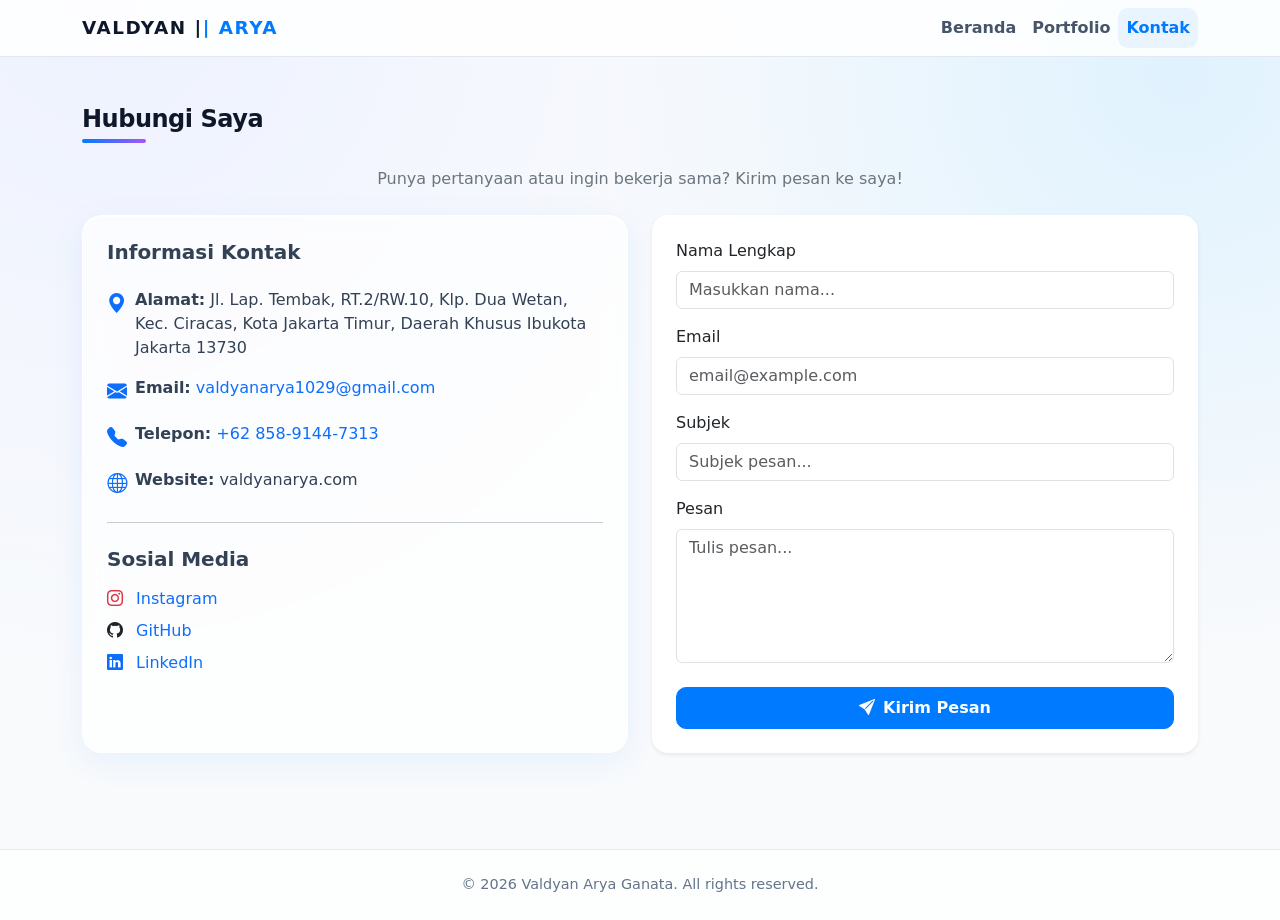
==== contact.html @ 3a412020 "Add files via upload" ====
<!DOCTYPE html>
<html lang="id">

<head>
    <meta charset="UTF-8">
    <meta name="viewport" content="width=device-width, initial-scale=1.0">
    <title>Kontak - Valdyan Arya</title>

    <!-- Bootstrap 5 -->
    <link href="https://cdn.jsdelivr.net/npm/bootstrap@5.3.3/dist/css/bootstrap.min.css" rel="stylesheet">
    <!-- Bootstrap Icons -->
    <link href="https://cdn.jsdelivr.net/npm/bootstrap-icons@1.11.3/font/bootstrap-icons.css" rel="stylesheet">
    <!-- Custom CSS -->
    <link rel="stylesheet" href="assets/css/style.css">
</head>

<body>

    <!-- ===== NAVBAR ===== -->
    <nav class="navbar navbar-expand-lg sticky-top">
        <div class="container">
            <a class="navbar-brand" href="index.html">VALDYAN |<span>| ARYA</span></a>

            <button class="navbar-toggler border-0" type="button"
                    data-bs-toggle="collapse" data-bs-target="#mainNav"
                    aria-controls="mainNav" aria-expanded="false" aria-label="Toggle navigation">
                <span class="navbar-toggler-icon"></span>
            </button>

            <div class="collapse navbar-collapse" id="mainNav">
                <ul class="navbar-nav ms-auto">
                    <li class="nav-item"><a class="nav-link" href="index.html">Beranda</a></li>
                    <li class="nav-item"><a class="nav-link" href="portfolio.html">Portfolio</a></li>
                    <li class="nav-item"><a class="nav-link active" href="contact.html">Kontak</a></li>
                </ul>
            </div>
        </div>
    </nav>

    <!-- ===== KONTAK ===== -->
    <section class="container py-5">
        <h2 class="section-title">Hubungi Saya</h2>

        <p class="text-center text-secondary mb-4">
            Punya pertanyaan atau ingin bekerja sama? Kirim pesan ke saya!
        </p>

        <div class="row g-4">

            <!-- Info Kontak -->
            <div class="col-lg-6">
                <div class="glass-card h-100 p-4">
                    <h3 class="h5 fw-bold mb-4">Informasi Kontak</h3>

                    <p class="d-flex gap-2 mb-3">
                        <i class="bi bi-geo-alt-fill text-primary fs-5"></i>
                        <span>
                            <strong>Alamat:</strong>
                            Jl. Lap. Tembak, RT.2/RW.10, Klp. Dua Wetan,
                            Kec. Ciracas, Kota Jakarta Timur,
                            Daerah Khusus Ibukota Jakarta 13730
                        </span>
                    </p>

                    <p class="d-flex gap-2 mb-3">
                        <i class="bi bi-envelope-fill text-primary fs-5"></i>
                        <span>
                            <strong>Email:</strong>
                            <a href="mailto:valdyanarya1029@gmail.com" class="text-decoration-none">
                                valdyanarya1029@gmail.com
                            </a>
                        </span>
                    </p>

                    <p class="d-flex gap-2 mb-3">
                        <i class="bi bi-telephone-fill text-primary fs-5"></i>
                        <span>
                            <strong>Telepon:</strong>
                            <a href="tel:+6285891447313" class="text-decoration-none">
                                +62 858-9144-7313
                            </a>
                        </span>
                    </p>

                    <p class="d-flex gap-2 mb-4">
                        <i class="bi bi-globe text-primary fs-5"></i>
                        <span><strong>Website:</strong> valdyanarya.com</span>
                    </p>

                    <hr>

                    <h3 class="h5 fw-bold mt-4 mb-3">Sosial Media</h3>

                    <ul class="list-unstyled mb-0">
                        <li class="mb-2">
                            <i class="bi bi-instagram text-danger me-2"></i>
                            <a href="https://www.instagram.com/abazz.1470/" target="_blank"
                               class="text-decoration-none">Instagram</a>
                        </li>

                        <li class="mb-2">
                            <i class="bi bi-github text-dark me-2"></i>
                            <a href="https://github.com/ValdyanArya" target="_blank"
                               class="text-decoration-none">GitHub</a>
                        </li>

                        <li>
                            <i class="bi bi-linkedin text-primary me-2"></i>
                            <a href="https://www.linkedin.com/in/valdyan-arya-ganata-2a28762b8/" target="_blank"
                               class="text-decoration-none">LinkedIn</a>
                        </li>
                    </ul>
                </div>
            </div>

            <!-- Form -->
            <div class="col-lg-6">
                <form class="card border-0 shadow-sm rounded-4 p-4 h-100" action="#" method="POST">

                    <div class="mb-3">
                        <label for="nama" class="form-label">Nama Lengkap</label>
                        <input type="text" class="form-control" id="nama" name="nama"
                               placeholder="Masukkan nama..." required>
                    </div>

                    <div class="mb-3">
                        <label for="email" class="form-label">Email</label>
                        <input type="email" class="form-control" id="email" name="email"
                               placeholder="email@example.com" required>
                    </div>

                    <div class="mb-3">
                        <label for="subjek" class="form-label">Subjek</label>
                        <input type="text" class="form-control" id="subjek" name="subjek"
                               placeholder="Subjek pesan...">
                    </div>

                    <div class="mb-4">
                        <label for="pesan" class="form-label">Pesan</label>
                        <textarea class="form-control" id="pesan" name="pesan" rows="5"
                                  placeholder="Tulis pesan..." required></textarea>
                    </div>

                    <button type="submit" class="btn btn-primary w-100 py-2 mt-auto">
                        <i class="bi bi-send-fill me-2"></i>Kirim Pesan
                    </button>

                </form>
            </div>

        </div>
    </section>

    <!-- ===== FOOTER ===== -->
    <footer class="footer py-4">
        <div class="container text-center">
            <p class="mb-0">&copy; 2026 Valdyan Arya Ganata. All rights reserved.</p>
        </div>
    </footer>

    <!-- Bootstrap JS -->
    <script src="https://cdn.jsdelivr.net/npm/bootstrap@5.3.3/dist/js/bootstrap.bundle.min.js"></script>
</body>

</html>
---- assets/css/style.css ----
/* =========================================================
   Valdyan Arya — Custom Theme (Bootstrap 5)
   ========================================================= */

/* ---------- Global ---------- */
body {
    font-family: "Segoe UI", system-ui, -apple-system, "Helvetica Neue", Arial, sans-serif;
    color: #334155;
    background:
        radial-gradient(circle at 8% 0%, #eef2ff 0%, transparent 45%),
        radial-gradient(circle at 92% 8%, #e0f2fe 0%, transparent 40%),
        #f8fafc;
    background-attachment: fixed;
    min-height: 100vh;
}

.text-justify { text-align: justify; }

/* ---------- Navbar ---------- */
.navbar {
    background: rgba(255, 255, 255, 0.85);
    backdrop-filter: blur(12px);
    -webkit-backdrop-filter: blur(12px);
    border-bottom: 1px solid #e2e8f0;
}

.navbar-brand {
    font-weight: 800;
    letter-spacing: 1.5px;
    font-size: 1.15rem;
    color: #0f172a;
}
.navbar-brand span { color: #007bff; }
.navbar-brand:hover { color: #0f172a; }

.navbar .nav-link {
    font-weight: 600;
    color: #475569;
    padding: .5rem 1rem;
    border-radius: 10px;
    transition: all .25s ease;
}
.navbar .nav-link:hover { color: #007bff; background: #f1f5ff; }
.navbar .nav-link.active { color: #007bff !important; background: #eaf4ff; }

/* ---------- Section Title ---------- */
.section-title {
    font-size: 1.5rem;
    font-weight: 800;
    color: #0f172a;
    letter-spacing: -.02em;
    margin-bottom: 1.5rem;
    padding-bottom: .6rem;
    position: relative;
}
.section-title::after {
    content: "";
    position: absolute;
    left: 0; bottom: 0;
    width: 64px; height: 4px;
    border-radius: 4px;
    background: linear-gradient(90deg, #007bff, #a855f7);
}

/* ---------- Glass Card ---------- */
.glass-card {
    background: rgba(255, 255, 255, 0.7);
    backdrop-filter: blur(12px);
    -webkit-backdrop-filter: blur(12px);
    border: 1px solid rgba(255, 255, 255, 0.8);
    border-radius: 20px;
    box-shadow:
        0 8px 32px rgba(0, 123, 255, 0.08),
        inset 0 1px 0 rgba(255, 255, 255, 0.9);
    transition: all .3s ease;
}
.glass-card:hover {
    background: rgba(255, 255, 255, 0.92);
    transform: translateY(-3px);
    box-shadow: 0 16px 40px rgba(0, 123, 255, 0.15);
}

/* ---------- Hero ---------- */
.hero-image img {
    width: 230px;
    height: 250px;
    object-fit: cover;
    border-radius: 40px;
    border: 6px solid #ffffff;
    box-shadow:
        0 0 0 4px #c7d2fe,
        0 20px 45px rgba(99, 102, 241, 0.18);
    transition: transform .4s cubic-bezier(.4, 0, .2, 1), box-shadow .4s ease;
}
.hero-image img:hover {
    transform: scale(1.04) rotate(-1.5deg);
    box-shadow:
        0 0 0 4px #a5b4fc,
        0 28px 55px rgba(99, 102, 241, 0.28);
}

/* ---------- Skills ---------- */
.skill-list {
    list-style: none;
    padding-left: 0;
    margin-bottom: 0;
}
.skill-list li {
    position: relative;
    padding: .45rem 0 .45rem 1.6rem;
    color: #475569;
    font-size: .95rem;
    border-bottom: 1px dashed #e2e8f0;
}
.skill-list li:last-child { border-bottom: none; }
.skill-list li::before {
    content: "";
    position: absolute;
    left: 0; top: 50%;
    transform: translateY(-50%);
    width: 8px; height: 8px;
    border-radius: 50%;
    background: linear-gradient(135deg, #007bff, #a855f7);
}

/* ---------- Timeline ---------- */
.timeline {
    position: relative;
    max-width: 780px;
    margin: 40px auto 0;
    padding-left: 44px;
}
.timeline::before {
    content: '';
    position: absolute;
    top: 14px; bottom: 14px;
    left: 15px;
    width: 2px;
    background: linear-gradient(180deg, #6366f1 0%, #a855f7 45%, #e2e8f0 100%);
    border-radius: 2px;
}
.timeline-item { position: relative; margin-bottom: 28px; }
.timeline-item:last-child { margin-bottom: 0; }

.timeline-marker {
    position: absolute;
    left: -44px; top: 22px;
    width: 32px; height: 32px;
    display: flex;
    align-items: center;
    justify-content: center;
    background: #fff;
    border: 2px solid #c7d2fe;
    border-radius: 50%;
    z-index: 2;
    box-shadow: 0 0 0 6px rgba(255, 255, 255, 0.85);
    transition: all .3s ease;
}
.timeline-dot {
    width: 12px; height: 12px;
    border-radius: 50%;
    background: linear-gradient(135deg, #6366f1, #a855f7);
    transition: transform .3s ease;
}
.timeline-item:hover .timeline-marker {
    border-color: #a855f7;
    box-shadow: 0 0 0 6px rgba(168, 85, 247, 0.15);
}
.timeline-item:hover .timeline-dot { transform: scale(1.3); }

.timeline-card {
    background: rgba(255, 255, 255, 0.75);
    backdrop-filter: blur(12px);
    -webkit-backdrop-filter: blur(12px);
    border: 1px solid rgba(255, 255, 255, 0.9);
    border-radius: 20px;
    padding: 24px 28px;
    box-shadow:
        0 8px 32px rgba(99, 102, 241, 0.08),
        inset 0 1px 0 rgba(255, 255, 255, 0.9);
    transition: all .4s cubic-bezier(.4, 0, .2, 1);
}
.timeline-card:hover {
    transform: translateX(6px) translateY(-3px);
    background: rgba(255, 255, 255, 0.95);
    box-shadow:
        0 16px 40px rgba(99, 102, 241, 0.15),
        inset 0 1px 0 rgba(255, 255, 255, 1);
    border-color: #c7d2fe;
}

.timeline-year {
    display: inline-block;
    font-size: .72rem;
    font-weight: 700;
    letter-spacing: 1px;
    color: #6366f1;
    background: #eef2ff;
    padding: 4px 14px;
    border-radius: 20px;
    text-transform: uppercase;
    margin-bottom: 12px;
}
.timeline-title {
    font-size: 1.15rem;
    font-weight: 700;
    color: #0f172a;
    display: flex;
    align-items: center;
    gap: 10px;
    margin-bottom: 6px;
    line-height: 1.4;
}
.timeline-logo {
    width: 28px; height: 28px;
    object-fit: contain;
    border-radius: 6px;
    flex-shrink: 0;
    background: #fff;
    padding: 2px;
    border: 1px solid #eef2f7;
}
.timeline-major {
    color: #64748b;
    font-size: .92rem;
    margin-bottom: 14px;
}
.timeline-badge {
    display: inline-block;
    font-size: .75rem;
    font-weight: 600;
    padding: 5px 14px;
    border-radius: 20px;
    letter-spacing: .3px;
}
.timeline-badge.active {
    color: #059669;
    background: #d1fae5;
    border: 1px solid #a7f3d0;
}
.timeline-badge.done {
    color: #6366f1;
    background: #eef2ff;
    border: 1px solid #c7d2fe;
}

/* ---------- Tags ---------- */
.tag {
    display: inline-block;
    background: #eaf4ff;
    color: #007bff;
    padding: 4px 12px;
    border-radius: 20px;
    font-size: .75rem;
    font-weight: 600;
    line-height: 1.4;
}

/* ---------- Project Card ---------- */
.project-card {
    background: #fff;
    border-radius: 14px;
    overflow: hidden;
    box-shadow: 0 5px 20px rgba(0, 0, 0, 0.08);
    transition: transform .3s ease, box-shadow .3s ease;
}
.project-card:hover {
    transform: translateY(-8px);
    box-shadow: 0 18px 40px rgba(0, 0, 0, 0.13);
}
.project-card img {
    width: 100%;
    height: 180px;
    object-fit: cover;
}
.project-card .card-body { text-align: justify; }
.project-card h3 { font-size: 1.05rem; color: #222; }
.project-card p { font-size: .9rem; color: #777; }

/* ---------- Experience Card ---------- */
.exp-card {
    display: flex;
    align-items: stretch;
    background: rgba(255, 255, 255, 0.75);
    backdrop-filter: blur(12px);
    -webkit-backdrop-filter: blur(12px);
    border-radius: 24px;
    overflow: hidden;
    border: 1px solid rgba(255, 255, 255, 0.9);
    box-shadow:
        0 8px 32px rgba(99, 102, 241, 0.08),
        inset 0 1px 0 rgba(255, 255, 255, 0.9);
    transition: all .4s cubic-bezier(.4, 0, .2, 1);
    margin-top: 30px;
    position: relative;
}
.exp-card::before {
    content: '';
    position: absolute;
    top: 0; left: 40px; right: 40px;
    height: 3px;
    background: linear-gradient(90deg, #6366f1, #a855f7);
    border-radius: 0 0 6px 6px;
}
.exp-card:hover {
    background: rgba(255, 255, 255, 0.95);
    transform: translateY(-4px);
    box-shadow:
        0 20px 50px rgba(99, 102, 241, 0.15),
        inset 0 1px 0 rgba(255, 255, 255, 1);
    border-color: #c7d2fe;
}

.exp-logo {
    width: 220px;
    flex-shrink: 0;
    display: flex;
    align-items: center;
    justify-content: center;
    padding: 40px 30px;
    background: linear-gradient(160deg, #eef2ff 0%, #faf5ff 100%);
    border-right: 1px solid rgba(226, 232, 240, 0.6);
}
.exp-logo img {
    max-width: 100%;
    max-height: 120px;
    object-fit: contain;
    filter: drop-shadow(0 8px 16px rgba(99, 102, 241, 0.15));
    transition: transform .4s cubic-bezier(.4, 0, .2, 1);
}
.exp-card:hover .exp-logo img { transform: scale(1.08); }

.exp-content {
    flex: 1;
    padding: 36px 40px;
    display: flex;
    flex-direction: column;
}
.exp-header {
    display: flex;
    align-items: center;
    justify-content: space-between;
    gap: 16px;
    margin-bottom: 6px;
    flex-wrap: wrap;
}
.exp-company {
    font-size: 1.35rem;
    font-weight: 800;
    color: #0f172a;
    letter-spacing: -.02em;
    line-height: 1.3;
    margin: 0;
}
.exp-badge {
    display: inline-block;
    font-size: .72rem;
    font-weight: 700;
    letter-spacing: 1px;
    color: #6366f1;
    background: #eef2ff;
    border: 1px solid #c7d2fe;
    padding: 5px 14px;
    border-radius: 20px;
    text-transform: uppercase;
    flex-shrink: 0;
}
.exp-role {
    font-size: .95rem;
    font-weight: 600;
    color: #6366f1;
    margin-bottom: 16px;
    letter-spacing: .2px;
}
.exp-divider {
    height: 1px;
    background: linear-gradient(90deg, #c7d2fe 0%, transparent 100%);
    margin-bottom: 18px;
    border-radius: 1px;
}
.exp-desc {
    color: #475569;
    font-size: .93rem;
    line-height: 1.8;
    text-align: justify;
    margin-bottom: 20px;
}
.exp-tags {
    display: flex;
    flex-wrap: wrap;
    gap: 8px;
    margin-top: auto;
}
.exp-tags .tag {
    background: linear-gradient(135deg, #eef2ff 0%, #faf5ff 100%);
    color: #6366f1;
    border: 1px solid #e0e7ff;
    padding: 5px 14px;
    font-weight: 600;
    font-size: .72rem;
    letter-spacing: .2px;
    transition: all .25s ease;
}
.exp-tags .tag:hover {
    background: linear-gradient(135deg, #6366f1, #a855f7);
    color: #fff;
    border-color: transparent;
    transform: translateY(-2px);
    box-shadow: 0 6px 14px rgba(99, 102, 241, 0.25);
}

/* ---------- Certificate ---------- */
.certificate-image {
    width: 100%;
    max-width: 600px;
    display: block;
    margin: 20px auto;
    border-radius: 12px;
    box-shadow: 0 8px 20px rgba(0, 0, 0, 0.1);
}

/* ---------- Button ---------- */
.btn-primary {
    --bs-btn-bg: #007bff;
    --bs-btn-border-color: #007bff;
    --bs-btn-hover-bg: #0069d9;
    --bs-btn-hover-border-color: #0069d9;
    --bs-btn-active-bg: #0062cc;
    --bs-btn-active-border-color: #0062cc;
    --bs-btn-focus-shadow-rgb: 0, 123, 255;
    font-weight: 600;
    border-radius: 10px;
}

/* ---------- Form ---------- */
.form-control:focus {
    border-color: #007bff;
    box-shadow: 0 0 0 .2rem rgba(0, 123, 255, .15);
}

/* ---------- Footer ---------- */
.footer {
    background: rgba(255, 255, 255, 0.8);
    border-top: 1px solid #e2e8f0;
    color: #64748b;
    font-size: .9rem;
    margin-top: 3rem;
}

/* ---------- Responsive ---------- */
@media (max-width: 768px) {
    .exp-card { flex-direction: column; border-radius: 20px; }
    .exp-logo {
        width: 100%;
        padding: 28px 20px;
        border-right: none;
        border-bottom: 1px solid rgba(226, 232, 240, 0.6);
    }
    .exp-logo img { max-height: 80px; }
    .exp-content { padding: 26px 24px; }
    .exp-company { font-size: 1.15rem; }
    .exp-badge { font-size: .68rem; padding: 4px 12px; }
    .exp-desc { font-size: .88rem; text-align: left; }
    .exp-card::before { left: 24px; right: 24px; }
}

@media (max-width: 640px) {
    .timeline { padding-left: 32px; margin-top: 30px; }
    .timeline::before { left: 10px; }
    .timeline-marker { left: -32px; width: 24px; height: 24px; top: 18px; }
    .timeline-dot { width: 10px; height: 10px; }
    .timeline-card { padding: 20px 22px; border-radius: 16px; }
    .timeline-title { font-size: 1rem; }
    .timeline-logo { width: 24px; height: 24px; }
    .timeline-major { font-size: .85rem; }
}
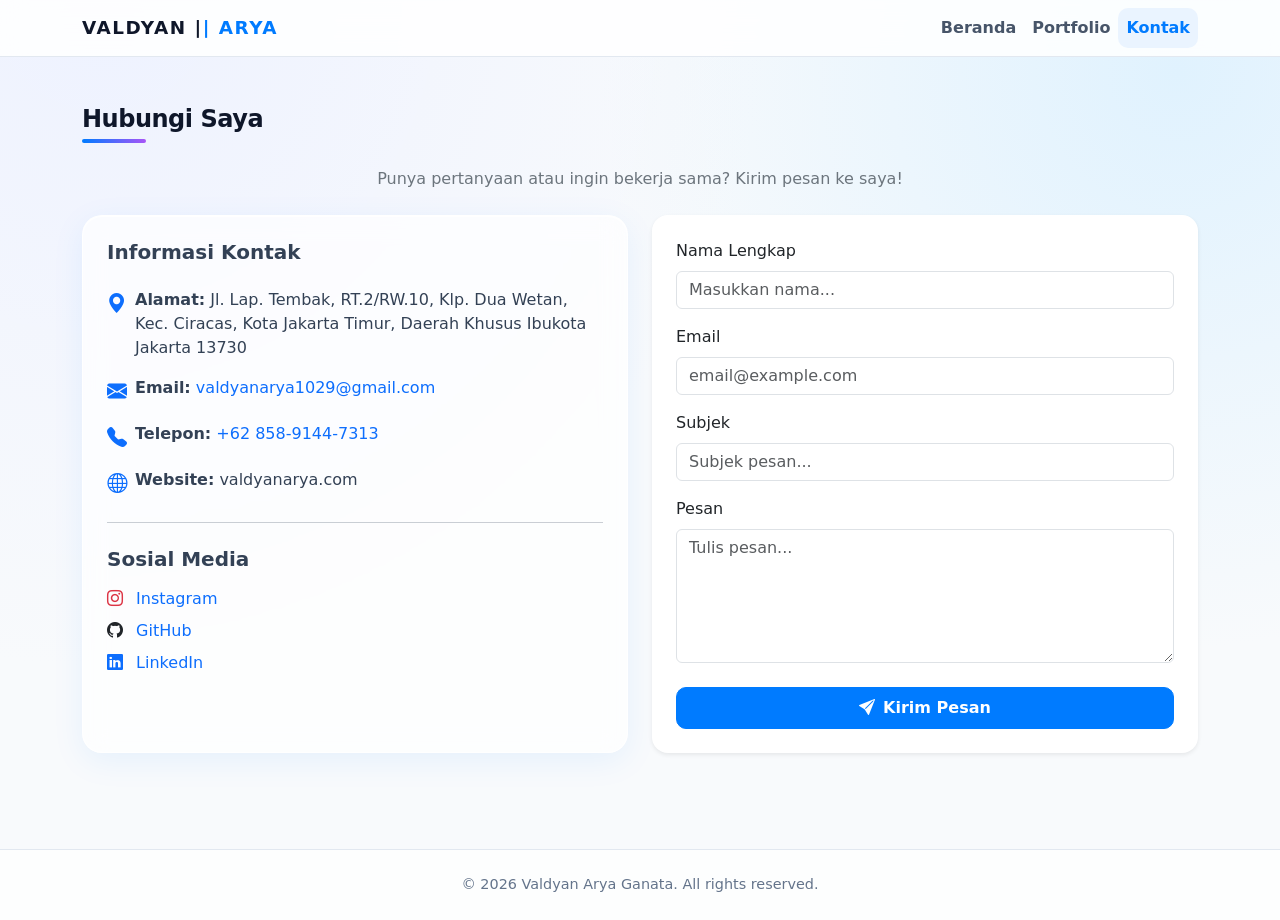
==== commit 05046766: "Update contact.html" ====
--- a/contact.html
+++ b/contact.html
@@ -6,17 +6,12 @@
     <meta name="viewport" content="width=device-width, initial-scale=1.0">
     <title>Kontak - Valdyan Arya</title>
 
-    <!-- Bootstrap 5 -->
     <link href="https://cdn.jsdelivr.net/npm/bootstrap@5.3.3/dist/css/bootstrap.min.css" rel="stylesheet">
-    <!-- Bootstrap Icons -->
     <link href="https://cdn.jsdelivr.net/npm/bootstrap-icons@1.11.3/font/bootstrap-icons.css" rel="stylesheet">
-    <!-- Custom CSS -->
     <link rel="stylesheet" href="assets/css/style.css">
 </head>
 
 <body>
-
-    <!-- ===== NAVBAR ===== -->
     <nav class="navbar navbar-expand-lg sticky-top">
         <div class="container">
             <a class="navbar-brand" href="index.html">VALDYAN |<span>| ARYA</span></a>
@@ -37,7 +32,6 @@
         </div>
     </nav>
 
-    <!-- ===== KONTAK ===== -->
     <section class="container py-5">
         <h2 class="section-title">Hubungi Saya</h2>
 
@@ -46,8 +40,6 @@
         </p>
 
         <div class="row g-4">
-
-            <!-- Info Kontak -->
             <div class="col-lg-6">
                 <div class="glass-card h-100 p-4">
                     <h3 class="h5 fw-bold mb-4">Informasi Kontak</h3>
@@ -113,7 +105,6 @@
                 </div>
             </div>
 
-            <!-- Form -->
             <div class="col-lg-6">
                 <form class="card border-0 shadow-sm rounded-4 p-4 h-100" action="#" method="POST">
 
@@ -151,7 +142,6 @@
         </div>
     </section>
 
-    <!-- ===== FOOTER ===== -->
     <footer class="footer py-4">
         <div class="container text-center">
             <p class="mb-0">&copy; 2026 Valdyan Arya Ganata. All rights reserved.</p>
@@ -162,4 +152,4 @@
     <script src="https://cdn.jsdelivr.net/npm/bootstrap@5.3.3/dist/js/bootstrap.bundle.min.js"></script>
 </body>
 
-</html>+</html>
